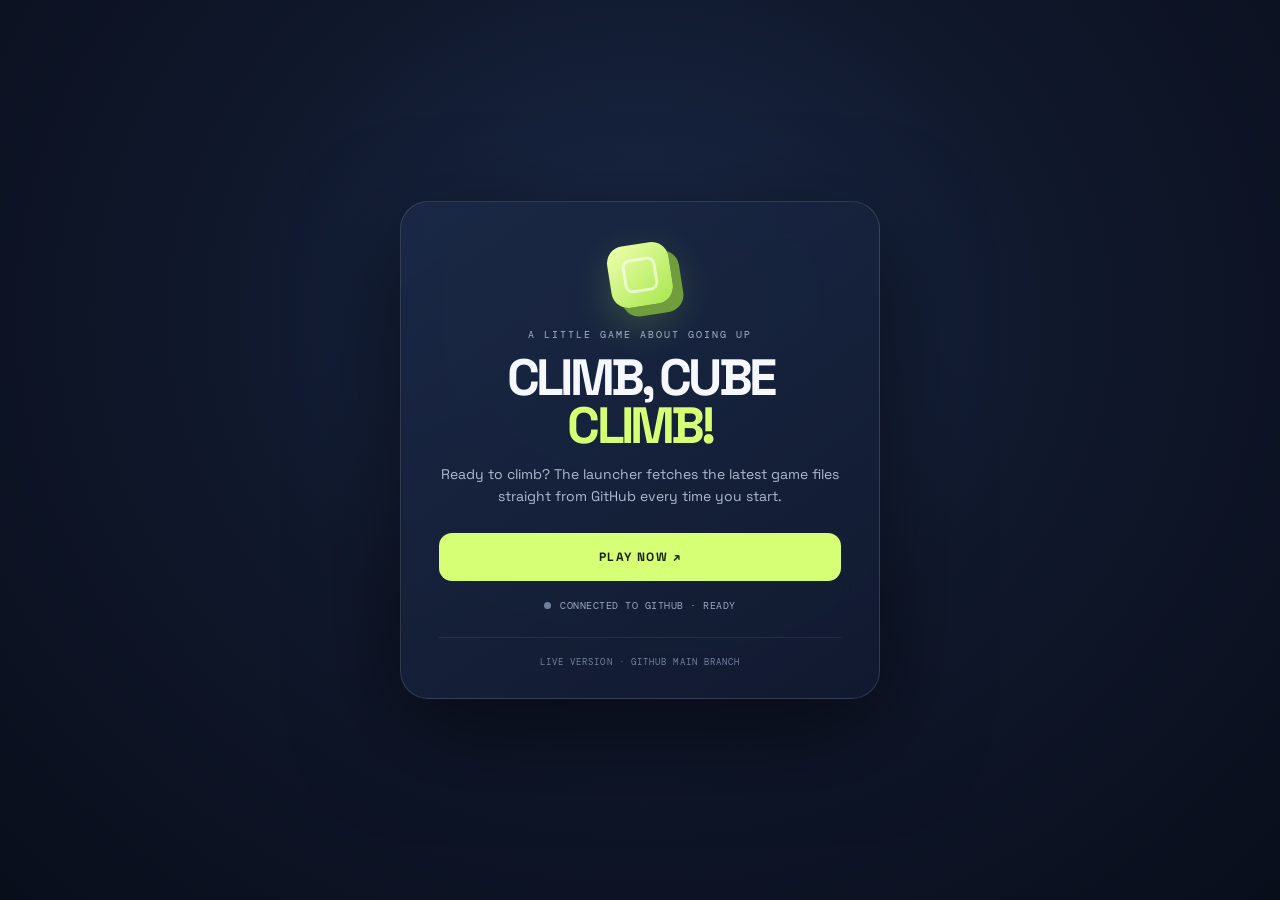
==== launcher.html @ 404abd41 "Add GitHub live-code game launcher" ====
<!doctype html>
<html lang="en">
<head>
<meta charset="utf-8">
<meta name="viewport" content="width=device-width,initial-scale=1">
<meta name="theme-color" content="#0b1020">
<title>Climb Cube Climb — Launcher</title>
<style>
@import url('https://fonts.googleapis.com/css2?family=DM+Mono:wght@400;500&family=Space+Grotesk:wght@400;500;600;700&display=swap');
:root{color-scheme:dark;--lime:#d7ff76;--muted:#9ba8c3}
*{box-sizing:border-box}html,body{margin:0;width:100%;height:100%;overflow:hidden;background:#0b1020;color:#f6f8ff;font-family:'Space Grotesk',sans-serif}
body{background:radial-gradient(ellipse at 50% 35%,#1b2b4b 0,#10182c 45%,#090e1b 100%)}
#launcher{height:100%;display:grid;place-items:center;padding:24px}
.card{width:min(480px,100%);padding:42px 38px 30px;border:1px solid #ffffff20;border-radius:28px;background:linear-gradient(145deg,#1b2946e8,#111a30ed);box-shadow:0 30px 100px #0008;text-align:center;backdrop-filter:blur(20px)}
.mark{width:62px;height:62px;margin:0 auto 22px;display:grid;place-items:center;transform:rotate(-9deg);border-radius:17px;background:linear-gradient(145deg,#efffae,#a7e74d);box-shadow:9px 10px 0 #719d3d,0 15px 40px #baff5b38}
.mark:after{content:"";width:28px;height:28px;border:3px solid #fff9;border-radius:8px}
.kicker{font:10px 'DM Mono',monospace;letter-spacing:.2em;color:#a6b4d0}
h1{font-size:clamp(35px,8vw,51px);line-height:.94;letter-spacing:-.075em;margin:13px 0}
h1 em{font-style:normal;color:var(--lime)}
p{margin:13px 0 25px;color:#aebbd2;font-size:14px;line-height:1.6}
button{font:inherit;cursor:pointer}
#launch{width:100%;padding:16px;border:0;border-radius:13px;background:var(--lime);color:#17220e;font-size:12px;font-weight:700;letter-spacing:.12em;transition:.18s}
#launch:hover{filter:brightness(1.06);transform:translateY(-2px)}#launch:disabled{opacity:.6;cursor:wait;transform:none}
.status{display:flex;align-items:center;justify-content:center;gap:9px;margin-top:18px;color:#9ba8c3;font:10px 'DM Mono',monospace;letter-spacing:.05em}
.dot{width:7px;height:7px;border-radius:50%;background:#71809d}.dot.live{background:var(--lime);box-shadow:0 0 12px #d7ff76}
.error{display:none;margin-top:17px;padding:12px;border:1px solid #ff8c8c55;border-radius:10px;background:#ff777710;color:#ffb6b6;font-size:12px;line-height:1.5}
.bottom{margin-top:25px;padding-top:18px;border-top:1px solid #ffffff14;color:#74829f;font:9px 'DM Mono',monospace;letter-spacing:.12em}
#game-view{display:none;position:fixed;inset:0;background:#10172b}
#game-frame{display:block;width:100%;height:100%;border:0;background:#10172b}
.game-tools{position:absolute;z-index:20;top:12px;right:12px;display:flex;gap:8px;opacity:.22;transition:opacity .2s}
.game-tools:hover,.game-tools:focus-within{opacity:1}
.tool{width:39px;height:39px;border:1px solid #ffffff30;border-radius:11px;background:#10172bdd;color:white;backdrop-filter:blur(12px)}
#loading-cover{position:fixed;inset:0;display:none;place-items:center;background:#0b1020;color:#d7ff76;font:12px 'DM Mono',monospace;letter-spacing:.12em;z-index:30}
@media(max-width:520px){.card{padding:34px 23px 24px;border-radius:22px}#launcher{padding:16px}}
</style>
</head>
<body>
<main id="launcher">
 <section class="card">
  <div class="mark"></div>
  <div class="kicker">A LITTLE GAME ABOUT GOING UP</div>
  <h1>CLIMB, CUBE<br><em>CLIMB!</em></h1>
  <p>Ready to climb? The launcher fetches the latest game files straight from GitHub every time you start.</p>
  <button id="launch">PLAY NOW <span aria-hidden="true">↗</span></button>
  <div class="status"><span class="dot" id="dot"></span><span id="status-text">CONNECTED TO GITHUB · READY</span></div>
  <div class="error" id="error" role="alert"></div>
  <div class="bottom">LIVE VERSION · GITHUB MAIN BRANCH</div>
 </section>
</main>
<section id="game-view" aria-label="Game">
 <iframe id="game-frame" title="Climb Cube Climb game" allow="fullscreen; autoplay"></iframe>
 <div class="game-tools">
  <button class="tool" id="reload" title="Reload latest game" aria-label="Reload latest game">↻</button>
  <button class="tool" id="full" title="Fullscreen" aria-label="Fullscreen">⛶</button>
  <button class="tool" id="home" title="Back to launcher" aria-label="Back to launcher">⌂</button>
 </div>
</section>
<div id="loading-cover">FETCHING LATEST GAME…</div>
<script>
(()=>{
 'use strict';
 const RAW='https://raw.githubusercontent.com/weirdsimplegames/games/main/';
 const launcher=document.getElementById('launcher'),view=document.getElementById('game-view'),frame=document.getElementById('game-frame');
 const launch=document.getElementById('launch'),status=document.getElementById('status-text'),dot=document.getElementById('dot'),error=document.getElementById('error'),cover=document.getElementById('loading-cover');
 let busy=false;
 function setStatus(message,online=false){status.textContent=message;dot.classList.toggle('live',online)}
 async function loadGame(){
  if(busy)return;busy=true;launch.disabled=true;launch.textContent='LOADING GAME…';error.style.display='none';setStatus('FETCHING LIVE FILES FROM GITHUB…');
  try{
   const response=await fetch(RAW+'index.html?cache='+Date.now(),{cache:'no-store'});
   if(!response.ok)throw new Error('GitHub returned HTTP '+response.status+'.');
   let html=await response.text();
   if(!html.toLowerCase().includes('<html'))throw new Error('The game HTML could not be read.');
   const base='<base href="'+RAW+'">';
   if(/<head[^>]*>/i.test(html))html=html.replace(/<head([^>]*)>/i,'<head$1>'+base);
   else html=base+html;
   frame.srcdoc=html;
   launcher.style.display='none';view.style.display='block';cover.style.display='grid';
   frame.onload=()=>{cover.style.display='none';setStatus('GAME LOADED',true)};
  }catch(err){
   error.textContent='Could not load the game. Check your internet connection and try again. ('+err.message+')';error.style.display='block';
   setStatus('COULD NOT CONNECT TO GITHUB');launch.disabled=false;launch.textContent='TRY AGAIN ↻';busy=false;
  }
 }
 launch.addEventListener('click',loadGame);
 document.getElementById('reload').addEventListener('click',()=>{frame.srcdoc='';loadGameFromGameView()});
 async function loadGameFromGameView(){
  cover.style.display='grid';
  try{
   const response=await fetch(RAW+'index.html?cache='+Date.now(),{cache:'no-store'});
   if(!response.ok)throw new Error('HTTP '+response.status);
   let html=await response.text();const base='<base href="'+RAW+'">';
   html=html.replace(/<head([^>]*)>/i,'<head$1>'+base);frame.srcdoc=html;
   frame.onload=()=>{cover.style.display='none'};
  }catch(e){cover.textContent='Could not refresh. Check your connection.';setTimeout(()=>{cover.style.display='none';cover.textContent='FETCHING LATEST GAME…'},1800)}
 }
 document.getElementById('full').addEventListener('click',()=>{if(!document.fullscreenElement)view.requestFullscreen?.();else document.exitFullscreen?.()});
 document.getElementById('home').addEventListener('click',()=>{frame.srcdoc='';view.style.display='none';launcher.style.display='grid';busy=false;launch.disabled=false;launch.textContent='PLAY NOW ↗';setStatus('CONNECTED TO GITHUB · READY',true)});
})();
</script>
</body>
</html>
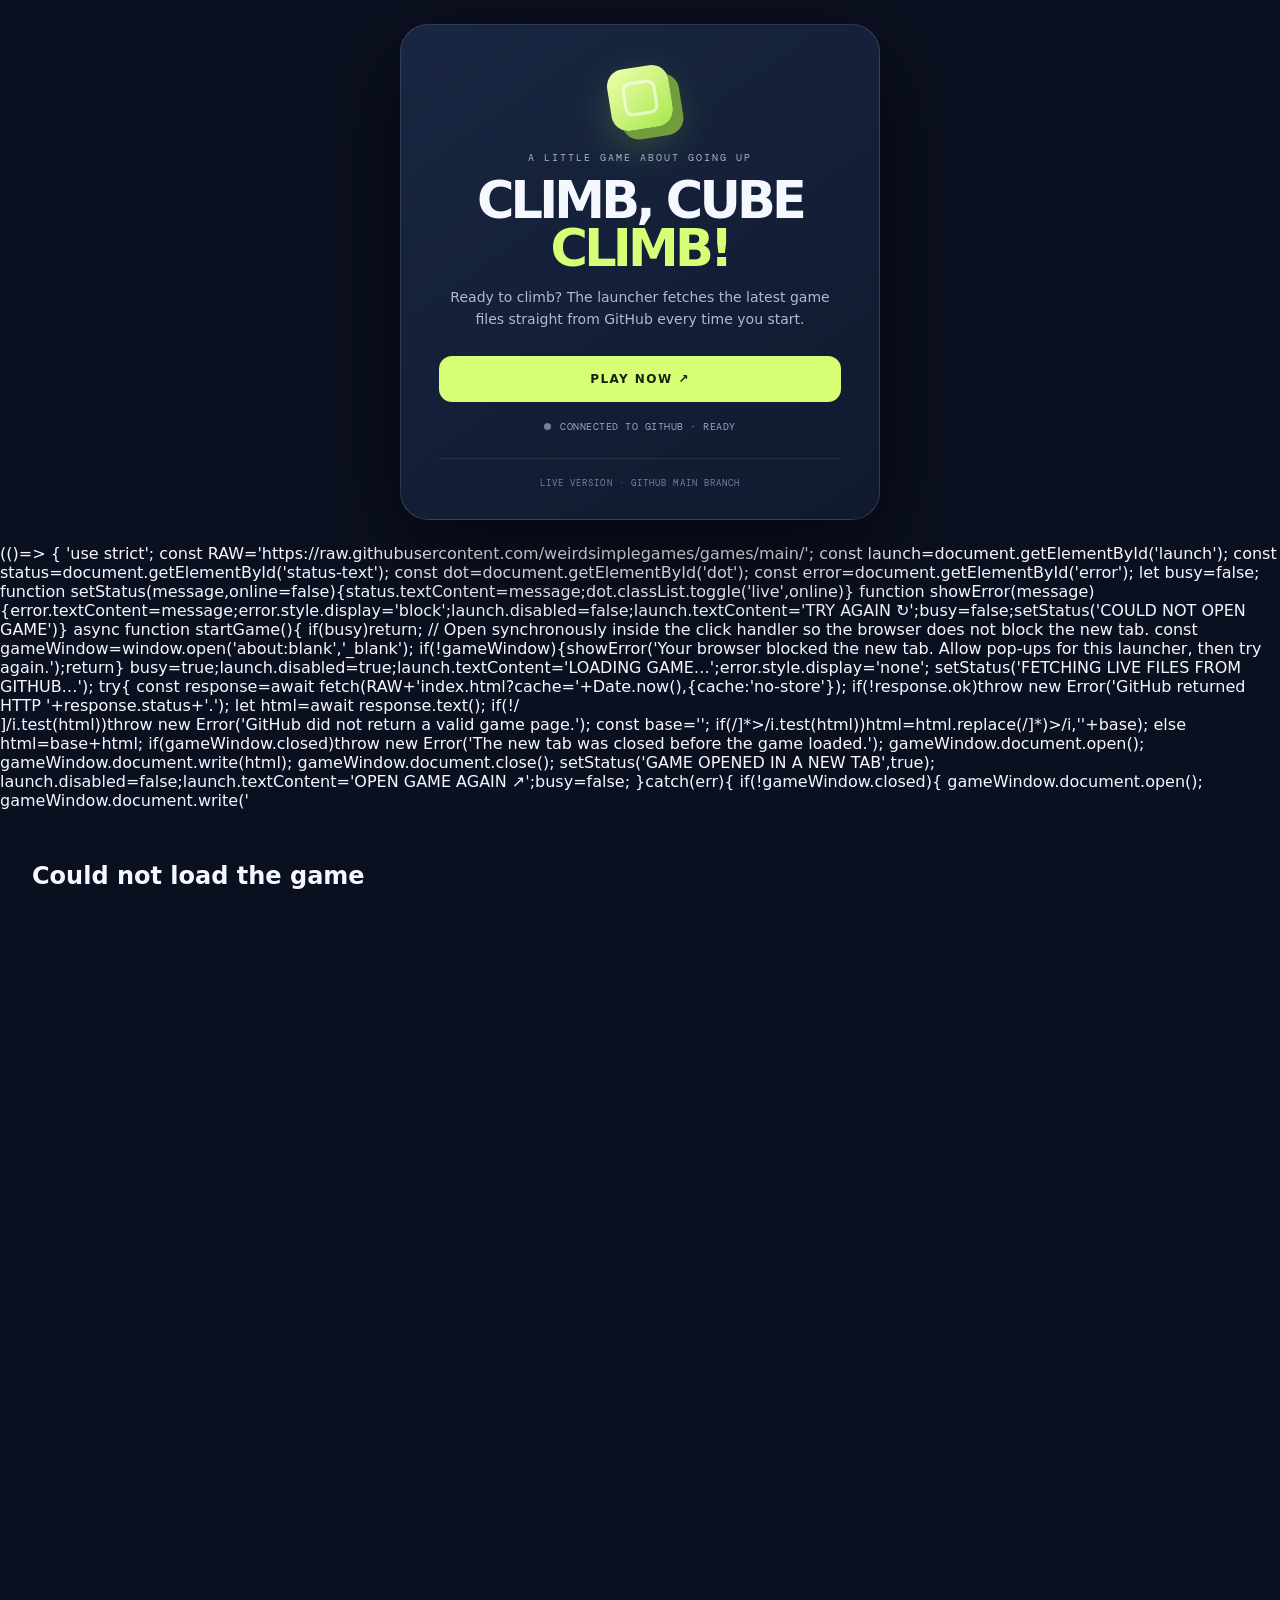
==== commit 9a81fb3c: "Open game in a new about:blank tab" ====
--- a/launcher.html
+++ b/launcher.html
@@ -47,56 +47,98 @@
   <div class="bottom">LIVE VERSION · GITHUB MAIN BRANCH</div>
  </section>
 </main>
-<section id="game-view" aria-label="Game">
- <iframe id="game-frame" title="Climb Cube Climb game" allow="fullscreen; autoplay"></iframe>
- <div class="game-tools">
-  <button class="tool" id="reload" title="Reload latest game" aria-label="Reload latest game">↻</button>
-  <button class="tool" id="full" title="Fullscreen" aria-label="Fullscreen">⛶</button>
-  <button class="tool" id="home" title="Back to launcher" aria-label="Back to launcher">⌂</button>
- </div>
-</section>
-<div id="loading-cover">FETCHING LATEST GAME…</div>
-<script>
-(()=>{
+</body>
+</html<script>
+(()=> {
  'use strict';
  const RAW='https://raw.githubusercontent.com/weirdsimplegames/games/main/';
- const launcher=document.getElementById('launcher'),view=document.getElementById('game-view'),frame=document.getElementById('game-frame');
- const launch=document.getElementById('launch'),status=document.getElementById('status-text'),dot=document.getElementById('dot'),error=document.getElementById('error'),cover=document.getElementById('loading-cover');
+ const launch=document.getElementById('launch');
+ const status=document.getElementById('status-text');
+ const dot=document.getElementById('dot');
+ const error=document.getElementById('error');
  let busy=false;
  function setStatus(message,online=false){status.textContent=message;dot.classList.toggle('live',online)}
- async function loadGame(){
-  if(busy)return;busy=true;launch.disabled=true;launch.textContent='LOADING GAME…';error.style.display='none';setStatus('FETCHING LIVE FILES FROM GITHUB…');
+ function showError(message){error.textContent=message;error.style.display='block';launch.disabled=false;launch.textContent='TRY AGAIN ↻';busy=false;setStatus('COULD NOT OPEN GAME')}
+ async function startGame(){
+  if(busy)return;
+  // Open synchronously inside the click handler so the browser does not block the new tab.
+  const gameWindow=window.open('about:blank','_blank');
+  if(!gameWindow){showError('Your browser blocked the new tab. Allow pop-ups for this launcher, then try again.');return}
+  busy=true;launch.disabled=true;launch.textContent='LOADING GAME…';error.style.display='none';
+  setStatus('FETCHING LIVE FILES FROM GITHUB…');
   try{
    const response=await fetch(RAW+'index.html?cache='+Date.now(),{cache:'no-store'});
    if(!response.ok)throw new Error('GitHub returned HTTP '+response.status+'.');
    let html=await response.text();
-   if(!html.toLowerCase().includes('<html'))throw new Error('The game HTML could not be read.');
+   if(!/<html[\\s>]/i.test(html))throw new Error('GitHub did not return a valid game page.');
    const base='<base href="'+RAW+'">';
    if(/<head[^>]*>/i.test(html))html=html.replace(/<head([^>]*)>/i,'<head$1>'+base);
    else html=base+html;
-   frame.srcdoc=html;
-   launcher.style.display='none';view.style.display='block';cover.style.display='grid';
-   frame.onload=()=>{cover.style.display='none';setStatus('GAME LOADED',true)};
+   if(gameWindow.closed)throw new Error('The new tab was closed before the game loaded.');
+   gameWindow.document.open();
+   gameWindow.document.write(html);
+   gameWindow.document.close();
+   setStatus('GAME OPENED IN A NEW TAB',true);
+   launch.disabled=false;launch.textContent='OPEN GAME AGAIN ↗';busy=false;
   }catch(err){
-   error.textContent='Could not load the game. Check your internet connection and try again. ('+err.message+')';error.style.display='block';
-   setStatus('COULD NOT CONNECT TO GITHUB');launch.disabled=false;launch.textContent='TRY AGAIN ↻';busy=false;
+   if(!gameWindow.closed){
+    gameWindow.document.open();
+    gameWindow.document.write('<!doctype html><meta charset="utf-8"><title>Could not load game</title><body style="margin:0;min-height:100vh;display:grid;place-items:center;background:#0b1020;color:#f6f8ff;font:16px system-ui"><main style="max-width:520px;padding:32px"><h2>Could not load the game</h2><p>'+String(err.message).replace(/[&<>"]/g,c=>({'&':'&amp;','<':'&lt;','>':'&gt;','"':'&quot;'}[c]))+'</p><p>Return to the launcher and try again.</p></main></body>');
+    gameWindow.document.close();
+   }
+   showError('Could not load the game. Check your connection and try again. ('+err.message+')');
   }
  }
- launch.addEventListener('click',loadGame);
- document.getElementById('reload').addEventListener('click',()=>{frame.srcdoc='';loadGameFromGameView()});
- async function loadGameFromGameView(){
-  cover.style.display='grid';
-  try{
-   const response=await fetch(RAW+'index.html?cache='+Date.now(),{cache:'no-store'});
-   if(!response.ok)throw new Error('HTTP '+response.status);
-   let html=await response.text();const base='<base href="'+RAW+'">';
-   html=html.replace(/<head([^>]*)>/i,'<head$1>'+base);frame.srcdoc=html;
-   frame.onload=()=>{cover.style.display='none'};
-  }catch(e){cover.textContent='Could not refresh. Check your connection.';setTimeout(()=>{cover.style.display='none';cover.textContent='FETCHING LATEST GAME…'},1800)}
- }
- document.getElementById('full').addEventListener('click',()=>{if(!document.fullscreenElement)view.requestFullscreen?.();else document.exitFullscreen?.()});
- document.getElementById('home').addEventListener('click',()=>{frame.srcdoc='';view.style.display='none';launcher.style.display='grid';busy=false;launch.disabled=false;launch.textContent='PLAY NOW ↗';setStatus('CONNECTED TO GITHUB · READY',true)});
+ launch.addEventListener('click',startGame);
 })();
-</script>
+</script>e html>
+<html lang="en">
+<head>
+<meta charset="utf-8">
+<meta name="viewport" content="width=device-width,initial-scale=1">
+<meta name="theme-color" content="#0b1020">
+<title>Climb Cube Climb — Launcher</title>
+<style>
+@import url('https://fonts.googleapis.com/css2?family=DM+Mono:wght@400;500&family=Space+Grotesk:wght@400;500;600;700&display=swap');
+:root{color-scheme:dark;--lime:#d7ff76;--muted:#9ba8c3}
+*{box-sizing:border-box}html,body{margin:0;width:100%;height:100%;overflow:hidden;background:#0b1020;color:#f6f8ff;font-family:'Space Grotesk',sans-serif}
+body{background:radial-gradient(ellipse at 50% 35%,#1b2b4b 0,#10182c 45%,#090e1b 100%)}
+#launcher{height:100%;display:grid;place-items:center;padding:24px}
+.card{width:min(480px,100%);padding:42px 38px 30px;border:1px solid #ffffff20;border-radius:28px;background:linear-gradient(145deg,#1b2946e8,#111a30ed);box-shadow:0 30px 100px #0008;text-align:center;backdrop-filter:blur(20px)}
+.mark{width:62px;height:62px;margin:0 auto 22px;display:grid;place-items:center;transform:rotate(-9deg);border-radius:17px;background:linear-gradient(145deg,#efffae,#a7e74d);box-shadow:9px 10px 0 #719d3d,0 15px 40px #baff5b38}
+.mark:after{content:"";width:28px;height:28px;border:3px solid #fff9;border-radius:8px}
+.kicker{font:10px 'DM Mono',monospace;letter-spacing:.2em;color:#a6b4d0}
+h1{font-size:clamp(35px,8vw,51px);line-height:.94;letter-spacing:-.075em;margin:13px 0}
+h1 em{font-style:normal;color:var(--lime)}
+p{margin:13px 0 25px;color:#aebbd2;font-size:14px;line-height:1.6}
+button{font:inherit;cursor:pointer}
+#launch{width:100%;padding:16px;border:0;border-radius:13px;background:var(--lime);color:#17220e;font-size:12px;font-weight:700;letter-spacing:.12em;transition:.18s}
+#launch:hover{filter:brightness(1.06);transform:translateY(-2px)}#launch:disabled{opacity:.6;cursor:wait;transform:none}
+.status{display:flex;align-items:center;justify-content:center;gap:9px;margin-top:18px;color:#9ba8c3;font:10px 'DM Mono',monospace;letter-spacing:.05em}
+.dot{width:7px;height:7px;border-radius:50%;background:#71809d}.dot.live{background:var(--lime);box-shadow:0 0 12px #d7ff76}
+.error{display:none;margin-top:17px;padding:12px;border:1px solid #ff8c8c55;border-radius:10px;background:#ff777710;color:#ffb6b6;font-size:12px;line-height:1.5}
+.bottom{margin-top:25px;padding-top:18px;border-top:1px solid #ffffff14;color:#74829f;font:9px 'DM Mono',monospace;letter-spacing:.12em}
+#game-view{display:none;position:fixed;inset:0;background:#10172b}
+#game-frame{display:block;width:100%;height:100%;border:0;background:#10172b}
+.game-tools{position:absolute;z-index:20;top:12px;right:12px;display:flex;gap:8px;opacity:.22;transition:opacity .2s}
+.game-tools:hover,.game-tools:focus-within{opacity:1}
+.tool{width:39px;height:39px;border:1px solid #ffffff30;border-radius:11px;background:#10172bdd;color:white;backdrop-filter:blur(12px)}
+#loading-cover{position:fixed;inset:0;display:none;place-items:center;background:#0b1020;color:#d7ff76;font:12px 'DM Mono',monospace;letter-spacing:.12em;z-index:30}
+@media(max-width:520px){.card{padding:34px 23px 24px;border-radius:22px}#launcher{padding:16px}}
+</style>
+</head>
+<body>
+<main id="launcher">
+ <section class="card">
+  <div class="mark"></div>
+  <div class="kicker">A LITTLE GAME ABOUT GOING UP</div>
+  <h1>CLIMB, CUBE<br><em>CLIMB!</em></h1>
+  <p>Ready to climb? The launcher fetches the latest game files straight from GitHub every time you start.</p>
+  <button id="launch">PLAY NOW <span aria-hidden="true">↗</span></button>
+  <div class="status"><span class="dot" id="dot"></span><span id="status-text">CONNECTED TO GITHUB · READY</span></div>
+  <div class="error" id="error" role="alert"></div>
+  <div class="bottom">LIVE VERSION · GITHUB MAIN BRANCH</div>
+ </section>
+</main>
 </body>
 </html>
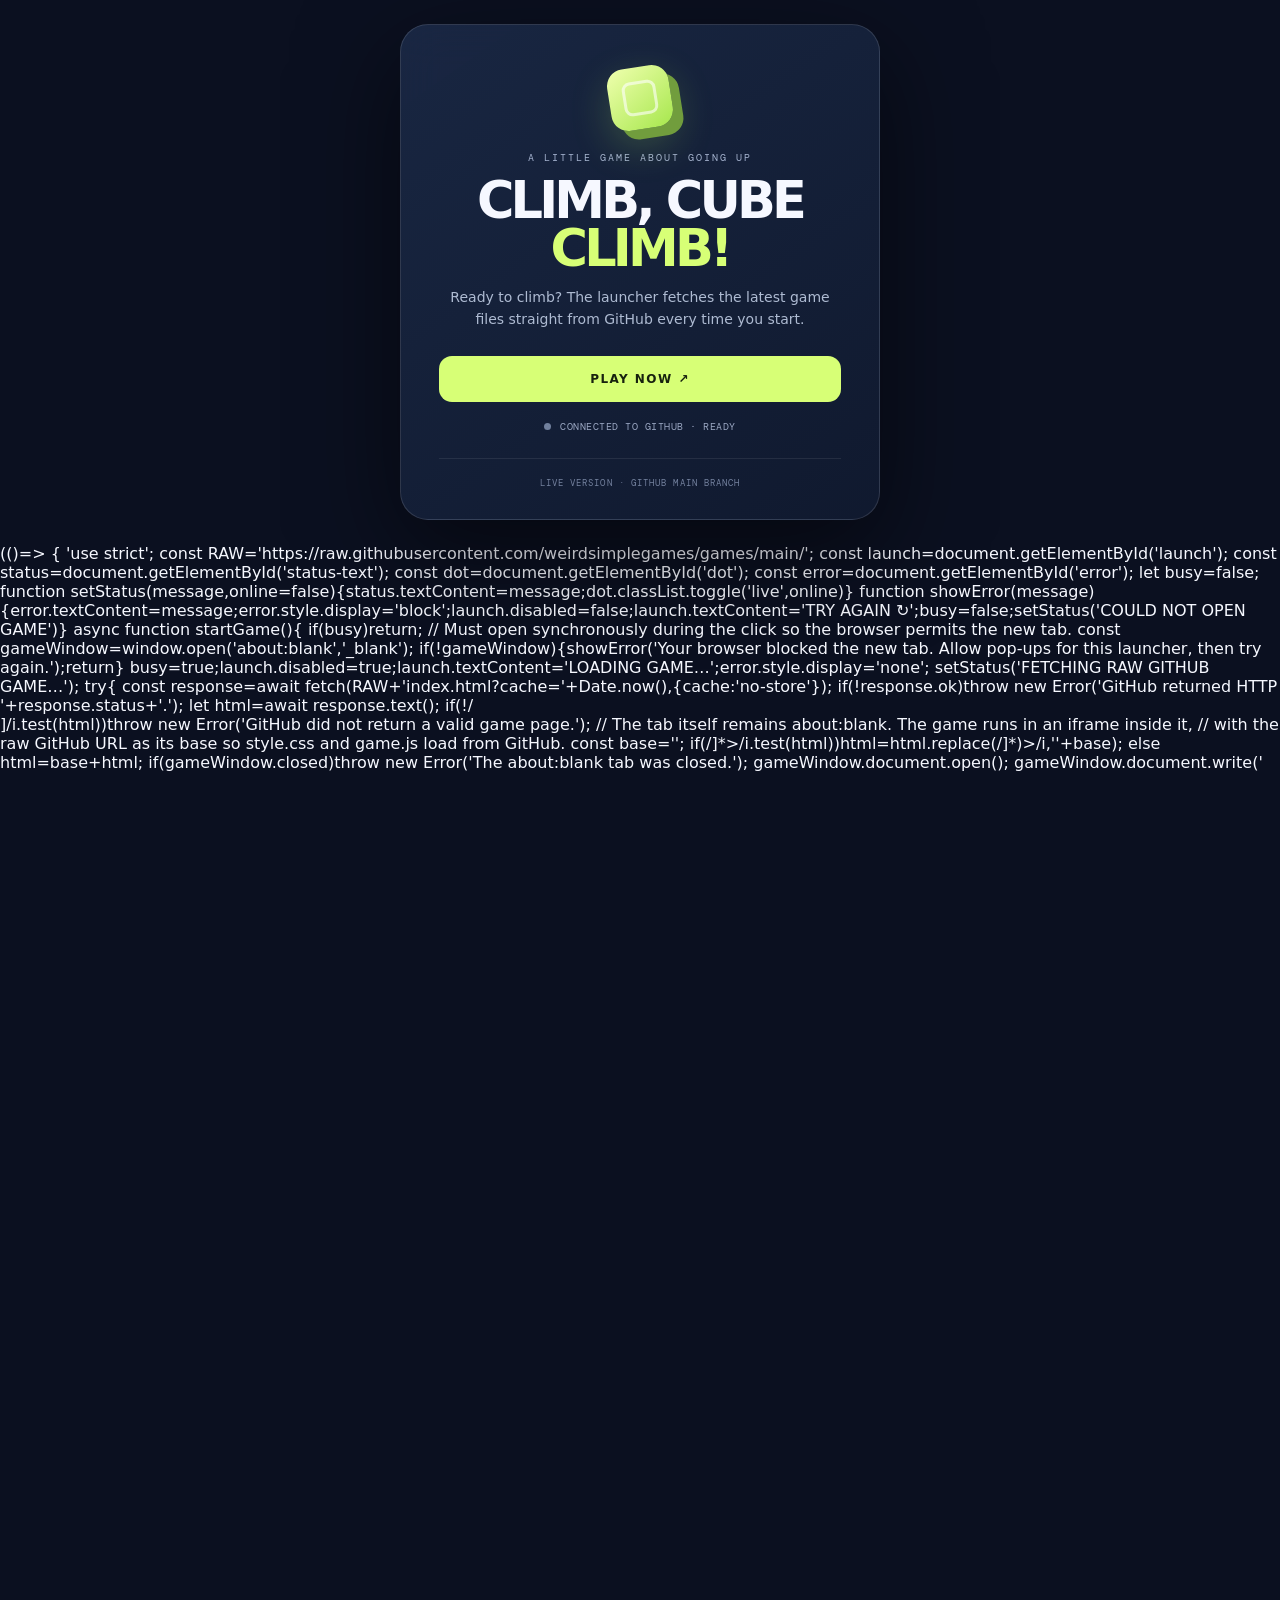
==== commit 8bb1425a: "Keep game inside about:blank tab with raw GitHub assets" ====
--- a/launcher.html
+++ b/launcher.html
@@ -61,29 +61,33 @@
  function showError(message){error.textContent=message;error.style.display='block';launch.disabled=false;launch.textContent='TRY AGAIN ↻';busy=false;setStatus('COULD NOT OPEN GAME')}
  async function startGame(){
   if(busy)return;
-  // Open synchronously inside the click handler so the browser does not block the new tab.
+  // Must open synchronously during the click so the browser permits the new tab.
   const gameWindow=window.open('about:blank','_blank');
   if(!gameWindow){showError('Your browser blocked the new tab. Allow pop-ups for this launcher, then try again.');return}
   busy=true;launch.disabled=true;launch.textContent='LOADING GAME…';error.style.display='none';
-  setStatus('FETCHING LIVE FILES FROM GITHUB…');
+  setStatus('FETCHING RAW GITHUB GAME…');
   try{
    const response=await fetch(RAW+'index.html?cache='+Date.now(),{cache:'no-store'});
    if(!response.ok)throw new Error('GitHub returned HTTP '+response.status+'.');
    let html=await response.text();
    if(!/<html[\\s>]/i.test(html))throw new Error('GitHub did not return a valid game page.');
+   // The tab itself remains about:blank. The game runs in an iframe inside it,
+   // with the raw GitHub URL as its base so style.css and game.js load from GitHub.
    const base='<base href="'+RAW+'">';
    if(/<head[^>]*>/i.test(html))html=html.replace(/<head([^>]*)>/i,'<head$1>'+base);
    else html=base+html;
-   if(gameWindow.closed)throw new Error('The new tab was closed before the game loaded.');
+   if(gameWindow.closed)throw new Error('The about:blank tab was closed.');
    gameWindow.document.open();
-   gameWindow.document.write(html);
+   gameWindow.document.write('<!doctype html><html><head><meta charset="utf-8"><meta name="viewport" content="width=device-width,initial-scale=1"><title>Climb Cube Climb</title><style>html,body{margin:0;width:100%;height:100%;overflow:hidden;background:#10172b}iframe{display:block;width:100%;height:100%;border:0}</style></head><body><iframe id="game" title="Climb Cube Climb"></iframe></body></html>');
    gameWindow.document.close();
-   setStatus('GAME OPENED IN A NEW TAB',true);
+   const gameFrame=gameWindow.document.getElementById('game');
+   gameFrame.srcdoc=html;
+   setStatus('GAME OPENED IN ABOUT:BLANK',true);
    launch.disabled=false;launch.textContent='OPEN GAME AGAIN ↗';busy=false;
   }catch(err){
    if(!gameWindow.closed){
     gameWindow.document.open();
-    gameWindow.document.write('<!doctype html><meta charset="utf-8"><title>Could not load game</title><body style="margin:0;min-height:100vh;display:grid;place-items:center;background:#0b1020;color:#f6f8ff;font:16px system-ui"><main style="max-width:520px;padding:32px"><h2>Could not load the game</h2><p>'+String(err.message).replace(/[&<>"]/g,c=>({'&':'&amp;','<':'&lt;','>':'&gt;','"':'&quot;'}[c]))+'</p><p>Return to the launcher and try again.</p></main></body>');
+    gameWindow.document.write('<!doctype html><meta charset="utf-8"><title>Could not load game</title><body style="margin:0;min-height:100vh;display:grid;place-items:center;background:#0b1020;color:#f6f8ff;font:16px system-ui"><main style="max-width:520px;padding:32px"><h2>Could not load the game</h2><p>'+String(err.message).replace(/[&<>"]/g,c=>({'&':'&amp;','<':'&lt;','>':'&gt;','"':'&quot;'}[c]))+'</p></main></body>');
     gameWindow.document.close();
    }
    showError('Could not load the game. Check your connection and try again. ('+err.message+')');
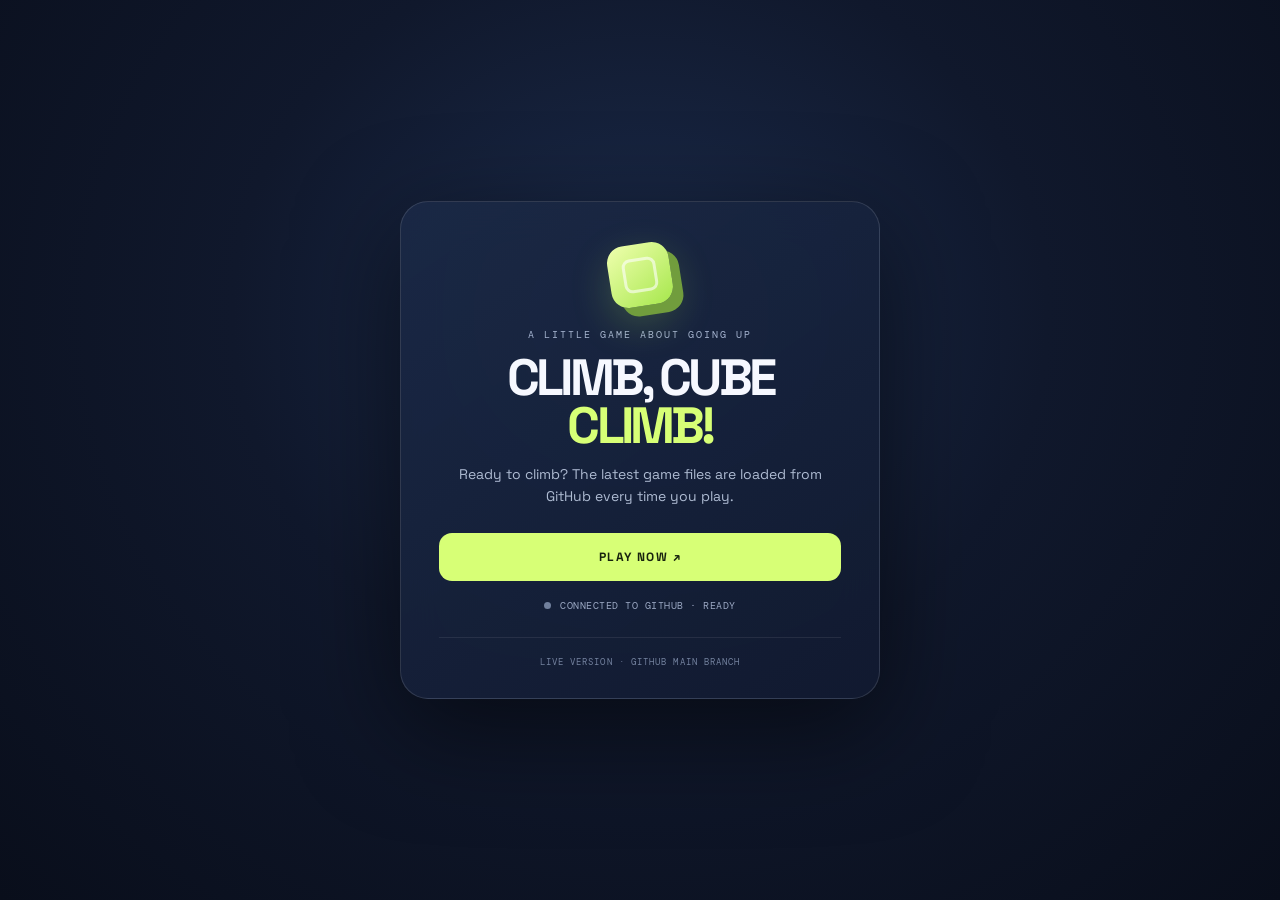
==== commit 303480ea: "Fix about:blank launcher raw GitHub loading" ====
--- a/launcher.html
+++ b/launcher.html
@@ -7,8 +7,9 @@
 <title>Climb Cube Climb — Launcher</title>
 <style>
 @import url('https://fonts.googleapis.com/css2?family=DM+Mono:wght@400;500&family=Space+Grotesk:wght@400;500;600;700&display=swap');
-:root{color-scheme:dark;--lime:#d7ff76;--muted:#9ba8c3}
-*{box-sizing:border-box}html,body{margin:0;width:100%;height:100%;overflow:hidden;background:#0b1020;color:#f6f8ff;font-family:'Space Grotesk',sans-serif}
+:root{color-scheme:dark;--lime:#d7ff76}
+*{box-sizing:border-box}
+html,body{margin:0;width:100%;height:100%;overflow:hidden;background:#0b1020;color:#f6f8ff;font-family:'Space Grotesk',sans-serif}
 body{background:radial-gradient(ellipse at 50% 35%,#1b2b4b 0,#10182c 45%,#090e1b 100%)}
 #launcher{height:100%;display:grid;place-items:center;padding:24px}
 .card{width:min(480px,100%);padding:42px 38px 30px;border:1px solid #ffffff20;border-radius:28px;background:linear-gradient(145deg,#1b2946e8,#111a30ed);box-shadow:0 30px 100px #0008;text-align:center;backdrop-filter:blur(20px)}
@@ -20,17 +21,13 @@
 p{margin:13px 0 25px;color:#aebbd2;font-size:14px;line-height:1.6}
 button{font:inherit;cursor:pointer}
 #launch{width:100%;padding:16px;border:0;border-radius:13px;background:var(--lime);color:#17220e;font-size:12px;font-weight:700;letter-spacing:.12em;transition:.18s}
-#launch:hover{filter:brightness(1.06);transform:translateY(-2px)}#launch:disabled{opacity:.6;cursor:wait;transform:none}
+#launch:hover{filter:brightness(1.06);transform:translateY(-2px)}
+#launch:disabled{opacity:.6;cursor:wait;transform:none}
 .status{display:flex;align-items:center;justify-content:center;gap:9px;margin-top:18px;color:#9ba8c3;font:10px 'DM Mono',monospace;letter-spacing:.05em}
-.dot{width:7px;height:7px;border-radius:50%;background:#71809d}.dot.live{background:var(--lime);box-shadow:0 0 12px #d7ff76}
+.dot{width:7px;height:7px;border-radius:50%;background:#71809d}
+.dot.live{background:var(--lime);box-shadow:0 0 12px #d7ff76}
 .error{display:none;margin-top:17px;padding:12px;border:1px solid #ff8c8c55;border-radius:10px;background:#ff777710;color:#ffb6b6;font-size:12px;line-height:1.5}
 .bottom{margin-top:25px;padding-top:18px;border-top:1px solid #ffffff14;color:#74829f;font:9px 'DM Mono',monospace;letter-spacing:.12em}
-#game-view{display:none;position:fixed;inset:0;background:#10172b}
-#game-frame{display:block;width:100%;height:100%;border:0;background:#10172b}
-.game-tools{position:absolute;z-index:20;top:12px;right:12px;display:flex;gap:8px;opacity:.22;transition:opacity .2s}
-.game-tools:hover,.game-tools:focus-within{opacity:1}
-.tool{width:39px;height:39px;border:1px solid #ffffff30;border-radius:11px;background:#10172bdd;color:white;backdrop-filter:blur(12px)}
-#loading-cover{position:fixed;inset:0;display:none;place-items:center;background:#0b1020;color:#d7ff76;font:12px 'DM Mono',monospace;letter-spacing:.12em;z-index:30}
 @media(max-width:520px){.card{padding:34px 23px 24px;border-radius:22px}#launcher{padding:16px}}
 </style>
 </head>
@@ -40,15 +37,14 @@
   <div class="mark"></div>
   <div class="kicker">A LITTLE GAME ABOUT GOING UP</div>
   <h1>CLIMB, CUBE<br><em>CLIMB!</em></h1>
-  <p>Ready to climb? The launcher fetches the latest game files straight from GitHub every time you start.</p>
+  <p>Ready to climb? The latest game files are loaded from GitHub every time you play.</p>
   <button id="launch">PLAY NOW <span aria-hidden="true">↗</span></button>
   <div class="status"><span class="dot" id="dot"></span><span id="status-text">CONNECTED TO GITHUB · READY</span></div>
   <div class="error" id="error" role="alert"></div>
   <div class="bottom">LIVE VERSION · GITHUB MAIN BRANCH</div>
  </section>
 </main>
-</body>
-</html<script>
+<script>
 (()=> {
  'use strict';
  const RAW='https://raw.githubusercontent.com/weirdsimplegames/games/main/';
@@ -58,91 +54,32 @@
  const error=document.getElementById('error');
  let busy=false;
  function setStatus(message,online=false){status.textContent=message;dot.classList.toggle('live',online)}
- function showError(message){error.textContent=message;error.style.display='block';launch.disabled=false;launch.textContent='TRY AGAIN ↻';busy=false;setStatus('COULD NOT OPEN GAME')}
+ function showError(message){error.textContent=message;error.style.display='block';launch.disabled=false;launch.textContent='TRY AGAIN ↻';busy=false;setStatus('COULD NOT LOAD GAME')}
  async function startGame(){
   if(busy)return;
-  // Must open synchronously during the click so the browser permits the new tab.
   const gameWindow=window.open('about:blank','_blank');
-  if(!gameWindow){showError('Your browser blocked the new tab. Allow pop-ups for this launcher, then try again.');return}
-  busy=true;launch.disabled=true;launch.textContent='LOADING GAME…';error.style.display='none';
-  setStatus('FETCHING RAW GITHUB GAME…');
+  if(!gameWindow){showError('The browser blocked the new tab. Allow pop-ups for this launcher, then try again.');return}
+  busy=true;launch.disabled=true;launch.textContent='LOADING GAME…';error.style.display='none';setStatus('FETCHING GAME FROM GITHUB…');
   try{
    const response=await fetch(RAW+'index.html?cache='+Date.now(),{cache:'no-store'});
-   if(!response.ok)throw new Error('GitHub returned HTTP '+response.status+'.');
+   if(!response.ok)throw new Error('GitHub returned HTTP '+response.status);
    let html=await response.text();
-   if(!/<html[\\s>]/i.test(html))throw new Error('GitHub did not return a valid game page.');
-   // The tab itself remains about:blank. The game runs in an iframe inside it,
-   // with the raw GitHub URL as its base so style.css and game.js load from GitHub.
+   if(!html.toLowerCase().includes('<html'))throw new Error('GitHub did not return the game HTML.');
    const base='<base href="'+RAW+'">';
-   if(/<head[^>]*>/i.test(html))html=html.replace(/<head([^>]*)>/i,'<head$1>'+base);
-   else html=base+html;
-   if(gameWindow.closed)throw new Error('The about:blank tab was closed.');
+   if(/<head\\b[^>]*>/i.test(html))html=html.replace(/<head\\b([^>]*)>/i,'<head$1>'+base);else html=base+html;
+   if(gameWindow.closed)throw new Error('The game tab was closed before loading.');
    gameWindow.document.open();
    gameWindow.document.write('<!doctype html><html><head><meta charset="utf-8"><meta name="viewport" content="width=device-width,initial-scale=1"><title>Climb Cube Climb</title><style>html,body{margin:0;width:100%;height:100%;overflow:hidden;background:#10172b}iframe{display:block;width:100%;height:100%;border:0}</style></head><body><iframe id="game" title="Climb Cube Climb"></iframe></body></html>');
    gameWindow.document.close();
-   const gameFrame=gameWindow.document.getElementById('game');
-   gameFrame.srcdoc=html;
-   setStatus('GAME OPENED IN ABOUT:BLANK',true);
-   launch.disabled=false;launch.textContent='OPEN GAME AGAIN ↗';busy=false;
+   gameWindow.document.getElementById('game').srcdoc=html;
+   setStatus('GAME OPENED IN ABOUT:BLANK',true);launch.disabled=false;launch.textContent='OPEN GAME AGAIN ↗';busy=false;
   }catch(err){
-   if(!gameWindow.closed){
-    gameWindow.document.open();
-    gameWindow.document.write('<!doctype html><meta charset="utf-8"><title>Could not load game</title><body style="margin:0;min-height:100vh;display:grid;place-items:center;background:#0b1020;color:#f6f8ff;font:16px system-ui"><main style="max-width:520px;padding:32px"><h2>Could not load the game</h2><p>'+String(err.message).replace(/[&<>"]/g,c=>({'&':'&amp;','<':'&lt;','>':'&gt;','"':'&quot;'}[c]))+'</p></main></body>');
-    gameWindow.document.close();
-   }
+   if(!gameWindow.closed){const msg=String(err.message).replace(/[&<>"]/g,c=>({'&':'&amp;','<':'&lt;','>':'&gt;','"':'&quot;'}[c]));gameWindow.document.open();gameWindow.document.write('<!doctype html><meta charset="utf-8"><title>Game loading error</title><body style="margin:0;min-height:100vh;display:grid;place-items:center;background:#0b1020;color:#f6f8ff;font:16px system-ui"><main style="max-width:520px;padding:32px"><h2>Could not load the game</h2><p>'+msg+'</p></main></body>');gameWindow.document.close()}
    showError('Could not load the game. Check your connection and try again. ('+err.message+')');
   }
  }
  launch.addEventListener('click',startGame);
 })();
-</script>e html>
-<html lang="en">
-<head>
-<meta charset="utf-8">
-<meta name="viewport" content="width=device-width,initial-scale=1">
-<meta name="theme-color" content="#0b1020">
-<title>Climb Cube Climb — Launcher</title>
-<style>
-@import url('https://fonts.googleapis.com/css2?family=DM+Mono:wght@400;500&family=Space+Grotesk:wght@400;500;600;700&display=swap');
-:root{color-scheme:dark;--lime:#d7ff76;--muted:#9ba8c3}
-*{box-sizing:border-box}html,body{margin:0;width:100%;height:100%;overflow:hidden;background:#0b1020;color:#f6f8ff;font-family:'Space Grotesk',sans-serif}
-body{background:radial-gradient(ellipse at 50% 35%,#1b2b4b 0,#10182c 45%,#090e1b 100%)}
-#launcher{height:100%;display:grid;place-items:center;padding:24px}
-.card{width:min(480px,100%);padding:42px 38px 30px;border:1px solid #ffffff20;border-radius:28px;background:linear-gradient(145deg,#1b2946e8,#111a30ed);box-shadow:0 30px 100px #0008;text-align:center;backdrop-filter:blur(20px)}
-.mark{width:62px;height:62px;margin:0 auto 22px;display:grid;place-items:center;transform:rotate(-9deg);border-radius:17px;background:linear-gradient(145deg,#efffae,#a7e74d);box-shadow:9px 10px 0 #719d3d,0 15px 40px #baff5b38}
-.mark:after{content:"";width:28px;height:28px;border:3px solid #fff9;border-radius:8px}
-.kicker{font:10px 'DM Mono',monospace;letter-spacing:.2em;color:#a6b4d0}
-h1{font-size:clamp(35px,8vw,51px);line-height:.94;letter-spacing:-.075em;margin:13px 0}
-h1 em{font-style:normal;color:var(--lime)}
-p{margin:13px 0 25px;color:#aebbd2;font-size:14px;line-height:1.6}
-button{font:inherit;cursor:pointer}
-#launch{width:100%;padding:16px;border:0;border-radius:13px;background:var(--lime);color:#17220e;font-size:12px;font-weight:700;letter-spacing:.12em;transition:.18s}
-#launch:hover{filter:brightness(1.06);transform:translateY(-2px)}#launch:disabled{opacity:.6;cursor:wait;transform:none}
-.status{display:flex;align-items:center;justify-content:center;gap:9px;margin-top:18px;color:#9ba8c3;font:10px 'DM Mono',monospace;letter-spacing:.05em}
-.dot{width:7px;height:7px;border-radius:50%;background:#71809d}.dot.live{background:var(--lime);box-shadow:0 0 12px #d7ff76}
-.error{display:none;margin-top:17px;padding:12px;border:1px solid #ff8c8c55;border-radius:10px;background:#ff777710;color:#ffb6b6;font-size:12px;line-height:1.5}
-.bottom{margin-top:25px;padding-top:18px;border-top:1px solid #ffffff14;color:#74829f;font:9px 'DM Mono',monospace;letter-spacing:.12em}
-#game-view{display:none;position:fixed;inset:0;background:#10172b}
-#game-frame{display:block;width:100%;height:100%;border:0;background:#10172b}
-.game-tools{position:absolute;z-index:20;top:12px;right:12px;display:flex;gap:8px;opacity:.22;transition:opacity .2s}
-.game-tools:hover,.game-tools:focus-within{opacity:1}
-.tool{width:39px;height:39px;border:1px solid #ffffff30;border-radius:11px;background:#10172bdd;color:white;backdrop-filter:blur(12px)}
-#loading-cover{position:fixed;inset:0;display:none;place-items:center;background:#0b1020;color:#d7ff76;font:12px 'DM Mono',monospace;letter-spacing:.12em;z-index:30}
-@media(max-width:520px){.card{padding:34px 23px 24px;border-radius:22px}#launcher{padding:16px}}
-</style>
-</head>
-<body>
-<main id="launcher">
- <section class="card">
-  <div class="mark"></div>
-  <div class="kicker">A LITTLE GAME ABOUT GOING UP</div>
-  <h1>CLIMB, CUBE<br><em>CLIMB!</em></h1>
-  <p>Ready to climb? The launcher fetches the latest game files straight from GitHub every time you start.</p>
-  <button id="launch">PLAY NOW <span aria-hidden="true">↗</span></button>
-  <div class="status"><span class="dot" id="dot"></span><span id="status-text">CONNECTED TO GITHUB · READY</span></div>
-  <div class="error" id="error" role="alert"></div>
-  <div class="bottom">LIVE VERSION · GITHUB MAIN BRANCH</div>
- </section>
-</main>
+</script>
 </body>
 </html>
